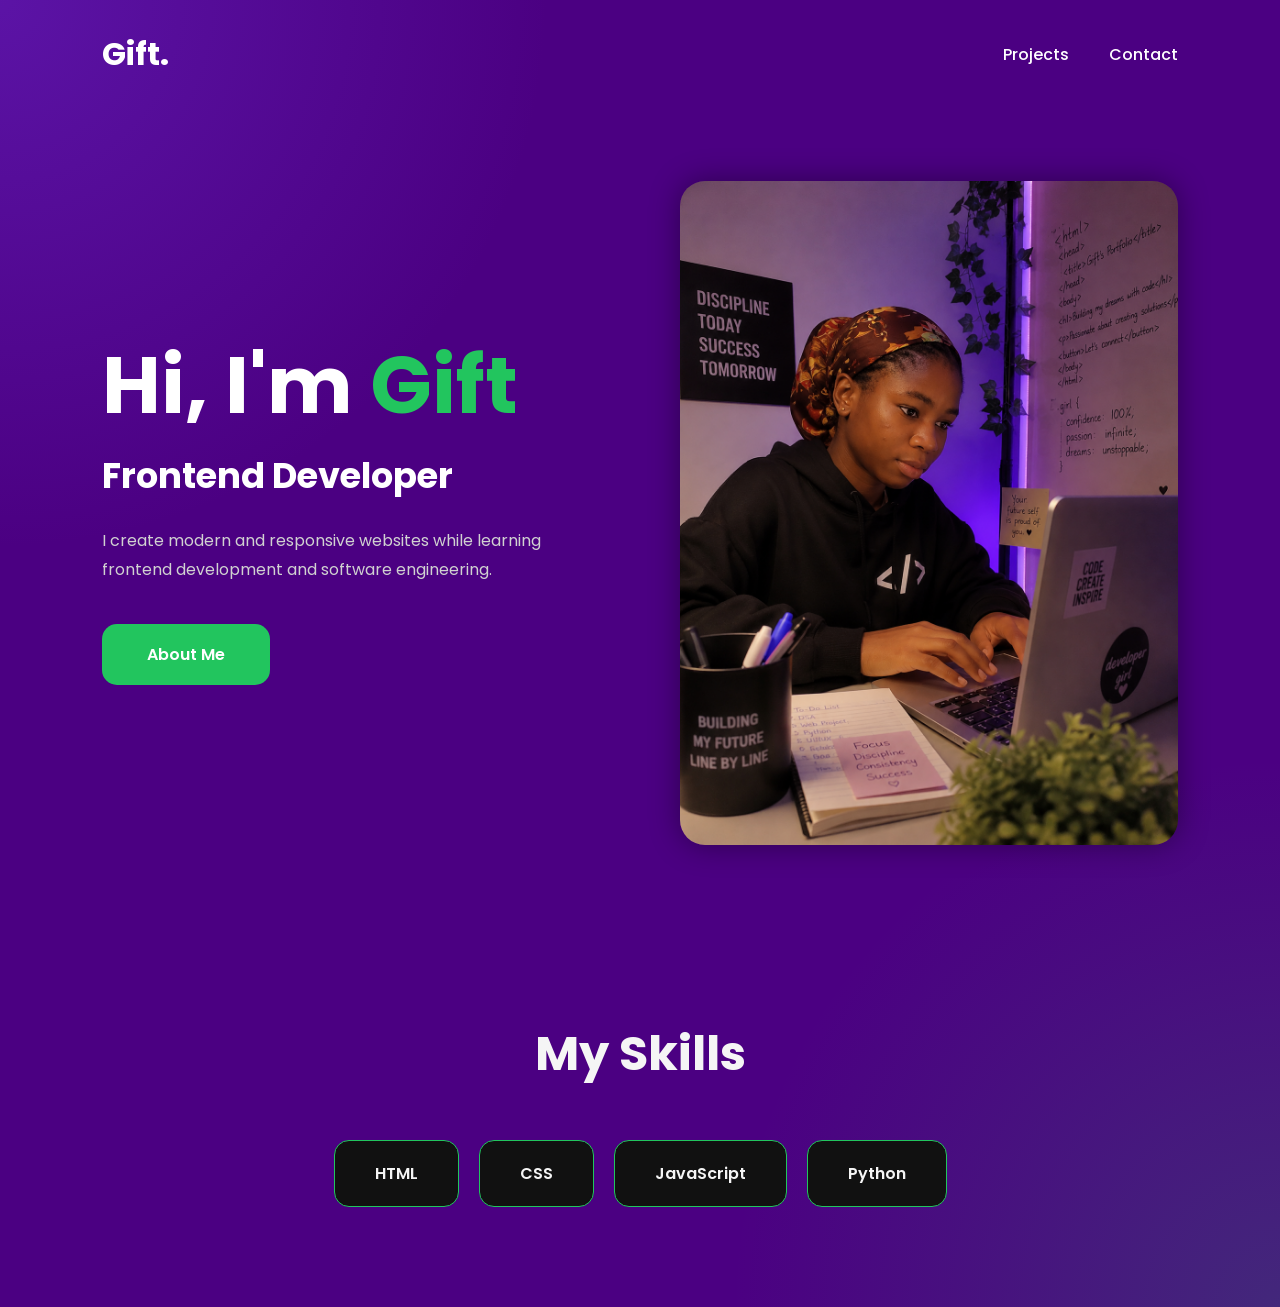
==== index.html @ 0d855966 "complete assignment" ====
<!DOCTYPE html>
<html lang="en">

<head>
  <meta charset="UTF-8">
  <meta name="viewport" content="width=device-width, initial-scale=1.0">

  <title>Gift | Portfolio</title>

  <!-- CSS -->
  <link rel="stylesheet" href="potforlio.css">

  <!-- Google Font -->
  <link href="https://fonts.googleapis.com/css2?family=Poppins:wght@300;400;500;600;700&display=swap" rel="stylesheet">
</head>

<body class="home">

  <!-- HEADER -->
  <header>

    <h2 class="logo">Gift.</h2>

    <nav>
      <a href="project.html">Projects</a>
      <a href="#">Contact</a>

    </nav>

  </header>

  <!-- HERO SECTION -->
  <section class="hero">

    <!-- LEFT SIDE -->
    <div class="hero-text">

      <h1>
        Hi, I'm <span>Gift</span>
      </h1>

      <h2>
        Frontend Developer
      </h2>

      <p>
        I create modern and responsive websites
        while learning frontend development
        and software engineering.
      </p>

      <!-- BUTTON -->
      <div class="hero-buttons">

        <a href="Aboutme.html" class="project-btn">
          About Me
        </a>

      </div>

    
      </div>

    </div>

    <!-- RIGHT SIDE -->
    <div class="hero-image">

      <img src="ChatGPT Image May 18, 2026, 10_54_55 AM.png" alt="Gift">

    </div>

  </section>

  <!-- SKILLS SECTION -->
  <section class="skills">

    <h2>My Skills</h2>

    <div class="skill-boxes">

      <div class="skill">HTML</div>
      <div class="skill">CSS</div>
      <div class="skill">JavaScript</div>
      <div class="skill">Python</div>

    </div>

  </section>

</body>

</html>
---- potforlio.css ----
*{
    margin:0;
    padding:0;
    box-sizing:border-box;
}

/* ================= BODY ================= */

body.home{
    font-family:'Poppins', sans-serif;

    background:
    radial-gradient(circle at top left, #7c3aed55, transparent 30%),
    radial-gradient(circle at bottom right, #22c55e33, transparent 30%),
    #4b0082;

    color:whitesmoke;

    overflow-x:hidden;
}

body.about-page{
    font-family:'Poppins', sans-serif;

    background-color:black;

    color:white;

    overflow-x:hidden;
}

/* ================= HEADER ================= */

header{
    width:100%;

    padding:30px 8%;

    display:flex;

    justify-content:space-between;

    align-items:center;
}

/* ================= LOGO ================= */

.logo{
    font-size:2rem;

    font-weight:700;

    color:white;
}

/* ================= NAVBAR ================= */

nav{
    display:flex;

    gap:40px;
}

nav a{
    text-decoration:none;

    color:white;

    font-size:1rem;

    font-weight:500;

    transition:0.3s;
}

nav a:hover{
    color:#22c55e;
}

/* ================= HERO SECTION ================= */

.hero{
    width:100%;

    min-height:90vh;

    display:flex;

    justify-content:center;

    align-items:center;

    gap:80px;

    padding:0 8%;
}

/* ================= HERO TEXT ================= */

.hero-text{
    width:50%;
}

.hero-text h1{
    font-size:5rem;

    line-height:1.1;

    font-weight:700;

    margin-bottom:20px;

    color:white;
}

.hero-text span{
    color:#22c55e;
}

.hero-text h2{
    font-size:2.2rem;

    color:white;

    margin-bottom:25px;
}

.hero-text p{
    max-width:500px;

    font-size:1rem;

    line-height:1.8;

    color:#d1d1d1;

    margin-bottom:40px;
}

/* ================= BUTTONS ================= */

.project-btn,
.home-btn,
.nav-btn,
.social-btn{
    padding:18px 45px;

    border:none;

    border-radius:15px;

    background:#22c55e;

    color:white;

    font-size:1rem;

    font-weight:600;

    text-decoration:none;

    display:inline-block;

    transition:0.3s;

    text-align:center;
}

/* ================= BUTTON HOVER ================= */

.project-btn:hover,
.home-btn:hover,
.nav-btn:hover,
.social-btn:hover{
    background:#16a34a;

    transform:translateY(-3px);
}

/* ================= HERO IMAGE ================= */

.hero-image{
    width:50%;

    display:flex;

    justify-content:center;
}

.hero-image img{
    width:600px;

    max-width:100%;

    border-radius:25px;

    box-shadow:0 0 30px rgba(0,0,0,0.4);
}

/* ================= ABOUT SECTION ================= */

.about{
    width:85%;

    margin:100px auto;

    background:#000;

    border-radius:25px;

    padding:60px;

    display:flex;

    align-items:center;

    gap:60px;

    box-shadow:0 0 30px rgba(0,0,0,0.6);
}

/* ================= ABOUT IMAGE ================= */

.about-image{
    width:35%;
}

.about-image img{
    width:100%;

    border-radius:20px;

    object-fit:cover;

    background:#000;

    box-shadow:0 0 25px rgba(0,0,0,0.5);
}

/* ================= ABOUT CONTENT ================= */

.about-content{
    width:65%;
}

.about-content h2{
    font-size:3rem;

    color:white;

    margin-bottom:10px;
}

.about-content h4{
    color:#22c55e;

    font-size:1rem;

    letter-spacing:2px;

    margin-bottom:25px;
}

.about-content p{
    color:#d1d1d1;

    line-height:2;

    font-size:1rem;

    margin-bottom:35px;
}

/* ================= SOCIAL BUTTONS ================= */


/* ================= SOCIAL BUTTONS ================= */

.about-socials{
    display:flex;
    flex-direction:column;
    gap:20px;
    margin-top:30px;
}

/* BUTTON STYLE */

.social-btn{
    width:260px;

    padding:20px;

    background:#22c55e;

    color:white;

    text-decoration:none;

    font-size:1.3rem;

    font-weight:700;

    text-align:center;

    border-radius:18px 18px 0 0;

    display:inline-block;

    transition:0.3s;
}

/* HOVER EFFECT */

.social-btn:hover{
    background:#16a34a;

    transform:translateY(-4px);
}
/* ================= PROJECT BUTTONS ================= */

.project-buttons{
    display:flex;

    gap:20px;

    flex-wrap:wrap;

    margin-top:30px;
}

/* ================= SKILLS SECTION ================= */

.skills{
    padding:100px 8%;

    text-align:center;
}

.skills h2{
    font-size:3rem;

    margin-bottom:50px;
}

.skill-boxes{
    display:flex;

    justify-content:center;

    gap:20px;

    flex-wrap:wrap;
}

.skill{
    padding:20px 40px;

    background:#111;

    border:1px solid #22c55e;

    border-radius:15px;

    font-weight:600;

    transition:0.3s;
}

.skill:hover{
    background:#22c55e;

    transform:translateY(-5px);
}

/* ================= RESPONSIVE ================= */

@media(max-width:375px){

    header{
        flex-direction:column;

        gap:20px;
    }

    nav{
        flex-wrap:wrap;

        justify-content:center;
    }

    .hero{
        flex-direction:column;

        text-align:center;

        padding-top:50px;
    }

    .hero-text{
        width:100%;
    }

    .hero-image{
        width:100%;

        margin-top:50px;
    }

    .hero-text h1{
        font-size:3.5rem;
    }

    .hero-text p{
        margin:auto auto 40px;
    }

    .about{
        flex-direction:column;

        text-align:center;
    }

    .about-image,
    .about-content{
        width:100%;
    }

    .about-socials{
        align-items:center;
    }

    .project-buttons{
        justify-content:center;
    }
}
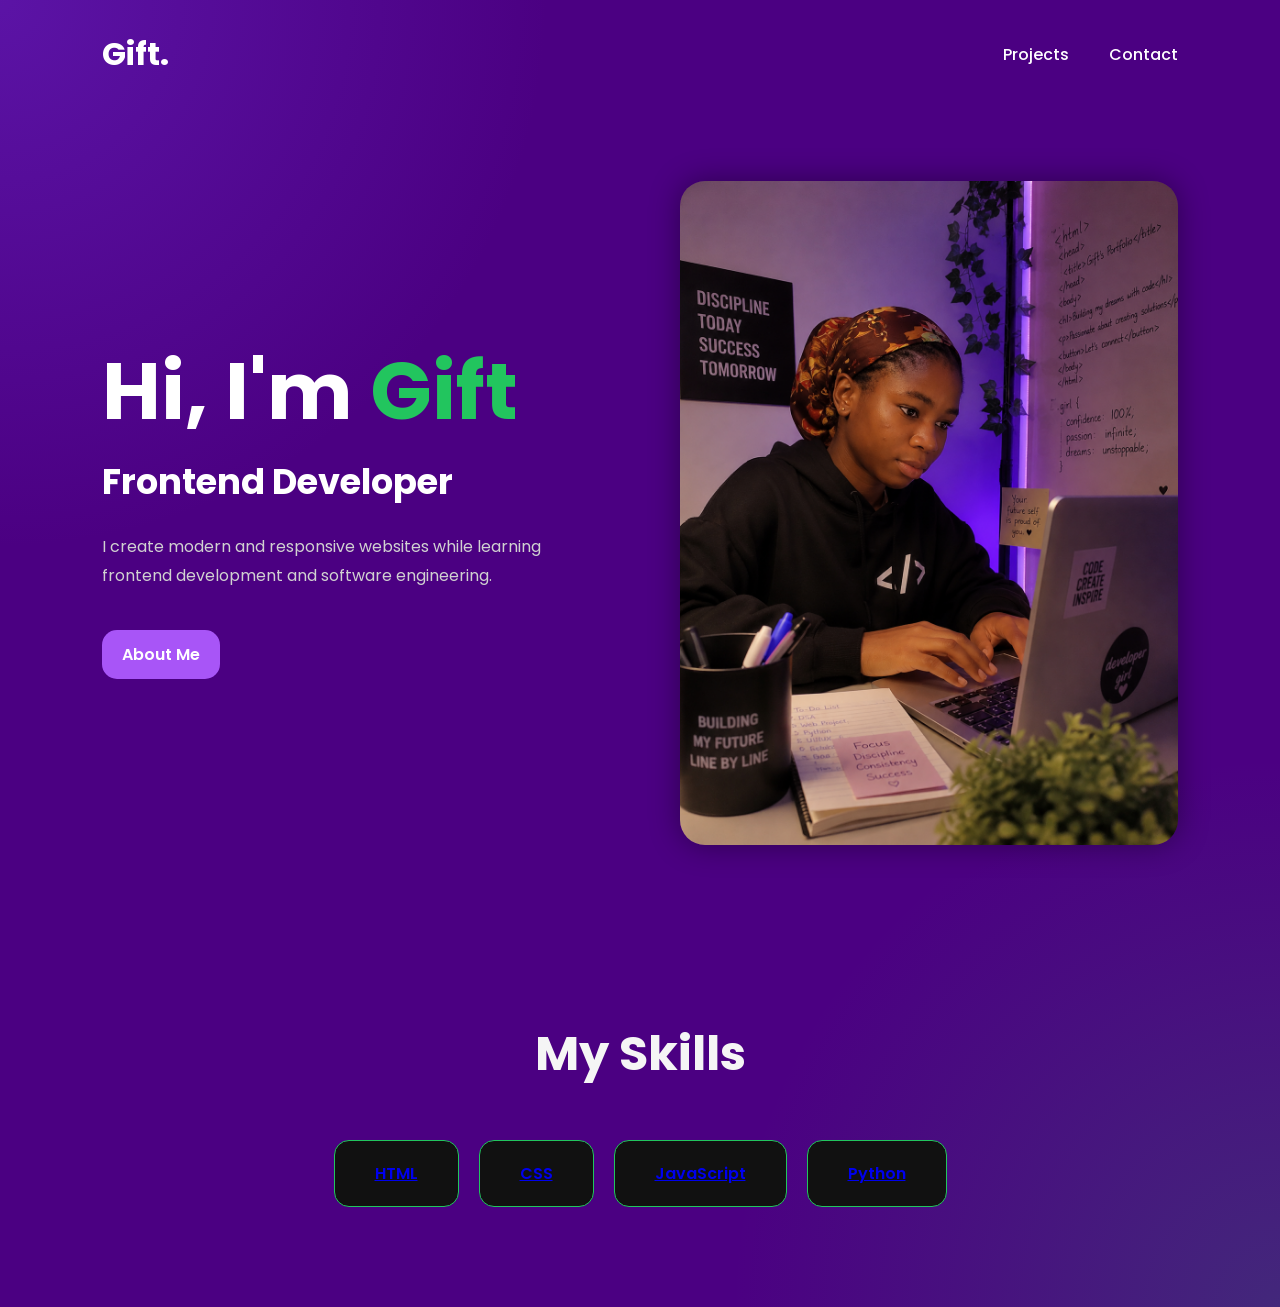
==== commit 242d2db7: "profile" ====
--- a/index.html
+++ b/index.html
@@ -8,7 +8,7 @@
   <title>Gift | Portfolio</title>
 
   <!-- CSS -->
-  <link rel="stylesheet" href="potforlio.css">
+  <link rel="stylesheet" href="index.css">
 
   <!-- Google Font -->
   <link href="https://fonts.googleapis.com/css2?family=Poppins:wght@300;400;500;600;700&display=swap" rel="stylesheet">
@@ -22,7 +22,7 @@
     <h2 class="logo">Gift.</h2>
 
     <nav>
-      <a href="project.html">Projects</a>
+      <a href="index2.html">Projects</a>
       <a href="#">Contact</a>
 
     </nav>
@@ -79,10 +79,19 @@
 
     <div class="skill-boxes">
 
-      <div class="skill">HTML</div>
-      <div class="skill">CSS</div>
-      <div class="skill">JavaScript</div>
-      <div class="skill">Python</div>
+      <div class="skill">
+  <a href="https://www.w3schools.com/html/">HTML</a>
+</div>
+<div class="skill">
+  <a href="https://www.w3schools.com/css/">CSS</a>
+</div>
+<div class="skill">
+  <a href="https://www.w3schools.com/js/">JavaScript</a>
+</div>
+<div class="skill">
+  <a href="https://www.w3schools.com/python/">Python</a>
+</div>
+
 
     </div>
 
--- a/index.css
+++ b/index.css
@@ -0,0 +1,499 @@
+*{
+    margin:0;
+    padding:0;
+    box-sizing:border-box;
+}
+
+/* ================= BODY ================= */
+
+body.home{
+    font-family:'Poppins', sans-serif;
+
+    background:
+    radial-gradient(circle at top left, #7c3aed55, transparent 30%),
+    radial-gradient(circle at bottom right, #22c55e33, transparent 30%),
+    #4b0082;
+
+    color:whitesmoke;
+
+    overflow-x:hidden;
+}
+
+body.about-page{
+    font-family:'Poppins', sans-serif;
+
+    background-color:black;
+
+    color:white;
+
+    overflow-x:hidden;
+}
+
+/* ================= HEADER ================= */
+
+header{
+    width:100%;
+
+    padding:30px 8%;
+
+    display:flex;
+
+    justify-content:space-between;
+
+    align-items:center;
+}
+
+/* ================= LOGO ================= */
+
+.logo{
+    font-size:2rem;
+
+    font-weight:700;
+
+    color:white;
+}
+
+/* ================= NAVBAR ================= */
+
+nav{
+    display:flex;
+
+    gap:40px;
+}
+
+nav a{
+    text-decoration:none;
+
+    color:white;
+
+    font-size:1rem;
+
+    font-weight:500;
+
+    transition:0.3s;
+}
+
+nav a:hover{
+    color:#22c55e;
+}
+
+/* ================= HERO SECTION ================= */
+
+.hero{
+    width:100%;
+
+    min-height:90vh;
+
+    display:flex;
+
+    justify-content:center;
+
+    align-items:center;
+
+    gap:80px;
+
+    padding:0 8%;
+}
+
+/* ================= HERO TEXT ================= */
+
+.hero-text{
+    width:50%;
+}
+
+.hero-text h1{
+    font-size:5rem;
+
+    line-height:1.1;
+
+    font-weight:700;
+
+    margin-bottom:20px;
+
+    color:white;
+}
+
+.hero-text span{
+    color:#22c55e;
+}
+
+.hero-text h2{
+    font-size:2.2rem;
+
+    color:white;
+
+    margin-bottom:25px;
+}
+
+.hero-text p{
+    max-width:500px;
+
+    font-size:1rem;
+
+    line-height:1.8;
+
+    color:#d1d1d1;
+
+    margin-bottom:40px;
+}
+
+.home-btn,
+.nav-btn,
+.social-btn{
+    padding:18px 45px;
+
+    border:none;
+
+    border-radius:15px;
+
+    color:white;
+
+    font-size:1rem;
+
+    font-weight:600;
+
+    text-decoration:none;
+
+    display:inline-block;
+
+    transition:0.3s;
+
+    text-align:center;
+}
+/* ================= BUTTONS ================= */
+
+/* ================= PROJECT BUTTON ================= */
+
+.project-buttons{
+    display:flex;
+    justify-content:center;
+    margin-top:20px;
+}
+
+.project-btn{
+    background:#a855f7;
+
+    padding:12px 20px;
+
+    border:none;
+
+    border-radius:15px;
+
+    color:white;
+
+    font-size:1rem;
+
+    font-weight:600;
+
+    text-decoration:none;
+
+    display:inline-block;
+
+    transition:0.3s;
+}
+
+.project-btn:hover{
+    background:#9333ea;
+
+    transform:translateY(-3px);
+}
+
+/* ================= HOME & NAV BUTTONS ================= */
+
+.home-btn,
+.nav-btn{
+    background:#a855f7;
+
+    padding:18px 45px;
+}
+
+.home-btn:hover,
+.nav-btn:hover{
+    background:#9333ea;
+
+    transform:translateY(-3px);
+}
+
+/* ================= HERO IMAGE ================= */
+
+.hero-image{
+    width:50%;
+
+    display:flex;
+
+    justify-content:center;
+}
+
+.hero-image img{
+    width:600px;
+
+    max-width:100%;
+
+    border-radius:25px;
+
+    box-shadow:0 0 30px rgba(0,0,0,0.4);
+}
+
+/* ================= ABOUT SECTION ================= */
+
+.about{
+    width:90%;
+
+    margin:100px auto;
+
+    background:#000;
+
+    border-radius:25px;
+
+    padding:80px;
+
+    display:flex;
+
+    align-items:center;
+
+    justify-content:center;
+
+    gap:100px;
+
+    box-shadow:0 0 30px rgba(0,0,0,0.6);
+}
+
+/* ================= ABOUT IMAGE ================= */
+
+.about-image{
+    width:40%;
+
+    display:flex;
+
+    justify-content:center;
+
+    align-items:center;
+}
+
+.about-image img{
+    width:380px;
+
+    height:380px;
+
+    border-radius:50%;
+
+    object-fit:cover;
+
+    border:6px solid #22c55e;
+
+    background:#000;
+
+    box-shadow:0 0 30px rgba(34,197,94,0.7);
+
+    transition:0.3s;
+}
+
+.about-image img:hover{
+    transform:scale(1.03);
+}
+
+/* ================= ABOUT CONTENT ================= */
+
+.about-content{
+    width:50%;
+
+    display:flex;
+
+    flex-direction:column;
+
+    gap:40px;
+}
+
+/* ================= ABOUT TEXT ================= */
+
+.about-text{
+    display:flex;
+
+    flex-direction:column;
+
+    gap:25px;
+}
+
+.about-content h2{
+    font-size:4rem;
+
+    color:white;
+
+    margin-bottom:10px;
+}
+
+.about-content h4{
+    color:#22c55e;
+
+    font-size:1.3rem;
+
+    letter-spacing:3px;
+
+    margin-bottom:10px;
+}
+
+.about-content p{
+    color:#d1d1d1;
+
+    line-height:2.2;
+
+    font-size:1.1rem;
+
+    margin-bottom:10px;
+}
+
+/* ================= PROJECT BUTTONS ================= */
+
+.project-buttons{
+    display:flex;
+    justify-content:center;
+    margin-top:20px;
+}
+
+/* ================= SOCIAL BUTTONS ================= */
+
+.about-socials{
+    display:flex;
+
+    flex-direction:column;
+
+    gap:25px;
+
+    margin-top:20px;
+}
+
+.social-btn{
+    width:260px;
+
+    padding:20px;
+
+    background:green;
+
+    font-size:1.3rem;
+
+    font-weight:700;
+}
+
+.social-btn:hover{
+    background:#16a34a;
+
+    transform:translateY(-4px);
+}
+
+/* ================= SKILLS SECTION ================= */
+
+.skills{
+    padding:100px 8%;
+
+    text-align:center;
+}
+
+.skills h2{
+    font-size:3rem;
+
+    margin-bottom:50px;
+}
+
+.skill-boxes{
+    display:flex;
+
+    justify-content:center;
+
+    gap:20px;
+
+    flex-wrap:wrap;
+}
+
+.skill{
+    padding:20px 40px;
+
+    background:#111;
+
+    border:1px solid #22c55e;
+
+    border-radius:15px;
+
+    font-weight:600;
+
+    transition:0.3s;
+}
+
+.skill:hover{
+    background:#22c55e;
+
+    transform:translateY(-5px);
+}
+
+/* ================= RESPONSIVE ================= */
+
+@media(max-width:900px){
+
+    header{
+        flex-direction:column;
+
+        gap:20px;
+    }
+
+    nav{
+        flex-wrap:wrap;
+
+        justify-content:center;
+    }
+
+    .hero{
+        flex-direction:column;
+
+        text-align:center;
+
+        padding-top:50px;
+    }
+
+    .hero-text{
+        width:100%;
+    }
+
+    .hero-image{
+        width:100%;
+
+        margin-top:50px;
+    }
+
+    .hero-text h1{
+        font-size:3.5rem;
+    }
+
+    .hero-text p{
+        margin:auto auto 40px;
+    }
+
+    .about{
+        flex-direction:column;
+
+        text-align:center;
+
+        padding:50px 30px;
+    }
+
+    .about-image,
+    .about-content{
+        width:100%;
+    }
+
+    .about-image img{
+        width:250px;
+
+        height:250px;
+    }
+
+    .about-content h2{
+        font-size:3rem;
+    }
+
+    .about-socials{
+        align-items:center;
+    }
+
+    .project-buttons{
+        justify-content:center;
+    }
+}
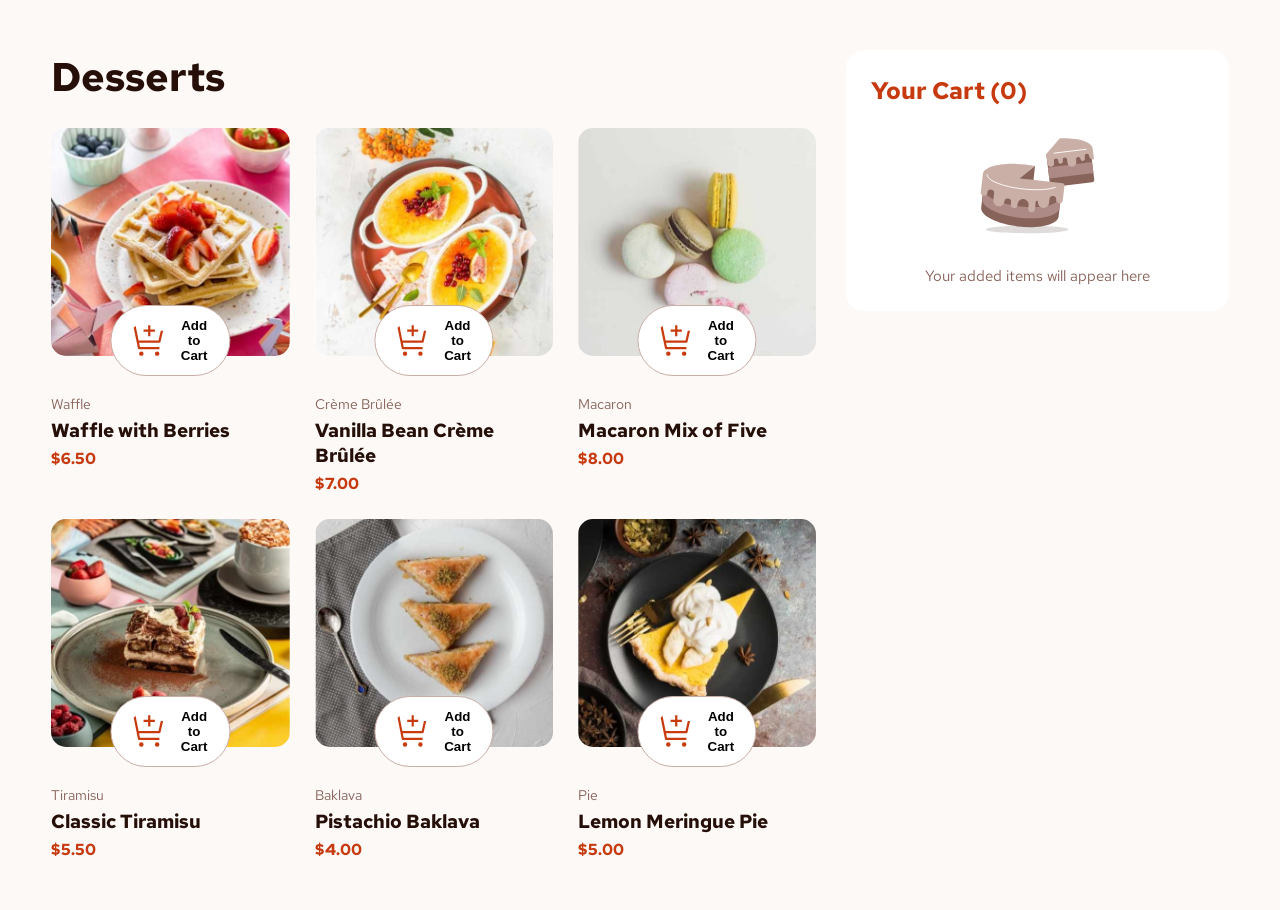
==== commit f69123e4: "dersert" ====
--- a/index.html
+++ b/index.html
@@ -1,102 +1,48 @@
 <!DOCTYPE html>
 <html lang="en">
+<head>
+  <meta charset="UTF-8" />
+  <meta name="viewport" content="width=device-width, initial-scale=1.0"/>
+  <title>Dessert Cart</title>
+  <link rel="stylesheet" href="style.css"/>
+</head>
+<body>
 
-<head>
-  <meta charset="UTF-8">
-  <meta name="viewport" content="width=device-width, initial-scale=1.0">
+  <main class="container">
 
-  <title>Gift | Portfolio</title>
+    <section class="products-section">
+      <h1>Desserts</h1>
 
-  <!-- CSS -->
-  <link rel="stylesheet" href="index.css">
+      <div class="products-grid" id="productsGrid"></div>
+    </section>
 
-  <!-- Google Font -->
-  <link href="https://fonts.googleapis.com/css2?family=Poppins:wght@300;400;500;600;700&display=swap" rel="stylesheet">
-</head>
+    <aside class="cart-section">
+      <h2>Your Cart (<span id="cartCount">0</span>)</h2>
 
-<body class="home">
-
-  <!-- HEADER -->
-  <header>
-
-    <h2 class="logo">Gift.</h2>
-
-    <nav>
-      <a href="index2.html">Projects</a>
-      <a href="#">Contact</a>
-
-    </nav>
-
-  </header>
-
-  <!-- HERO SECTION -->
-  <section class="hero">
-
-    <!-- LEFT SIDE -->
-    <div class="hero-text">
-
-      <h1>
-        Hi, I'm <span>Gift</span>
-      </h1>
-
-      <h2>
-        Frontend Developer
-      </h2>
-
-      <p>
-        I create modern and responsive websites
-        while learning frontend development
-        and software engineering.
-      </p>
-
-      <!-- BUTTON -->
-      <div class="hero-buttons">
-
-        <a href="Aboutme.html" class="project-btn">
-          About Me
-        </a>
-
+      <div id="emptyCart" class="empty-cart">
+        <img src="./assets/images/illustration-empty-cart.svg" alt="">
+        <p>Your added items will appear here</p>
       </div>
 
-    
+      <div id="cartItems"></div>
+
+      <div class="cart-total hidden" id="cartTotalContainer">
+        <div class="total-row">
+          <span>Order Total</span>
+          <h3 id="cartTotal">$0.00</h3>
+        </div>
+
+        <div class="carbon-note">
+          <img src="./assets/images/icon-carbon-neutral.svg" alt="">
+          <p>This is a <strong>carbon-neutral</strong> delivery</p>
+        </div>
+
+        <button class="confirm-btn">Confirm Order</button>
       </div>
+    </aside>
 
-    </div>
+  </main>
 
-    <!-- RIGHT SIDE -->
-    <div class="hero-image">
-
-      <img src="ChatGPT Image May 18, 2026, 10_54_55 AM.png" alt="Gift">
-
-    </div>
-
-  </section>
-
-  <!-- SKILLS SECTION -->
-  <section class="skills">
-
-    <h2>My Skills</h2>
-
-    <div class="skill-boxes">
-
-      <div class="skill">
-  <a href="https://www.w3schools.com/html/">HTML</a>
-</div>
-<div class="skill">
-  <a href="https://www.w3schools.com/css/">CSS</a>
-</div>
-<div class="skill">
-  <a href="https://www.w3schools.com/js/">JavaScript</a>
-</div>
-<div class="skill">
-  <a href="https://www.w3schools.com/python/">Python</a>
-</div>
-
-
-    </div>
-
-  </section>
-
+  <script src="script.js"></script>
 </body>
-
-</html>+</html>
--- a/style.css
+++ b/style.css
@@ -0,0 +1,248 @@
+
+@import url('https://fonts.googleapis.com/css2?family=Red+Hat+Text:wght@400;600;700&display=swap');
+
+*{
+  margin:0;
+  padding:0;
+  box-sizing:border-box;
+}
+
+body{
+  font-family:'Red Hat Text', sans-serif;
+  background:hsl(20, 50%, 98%);
+  color:hsl(14, 65%, 9%);
+}
+
+.container{
+  width:min(1200px, 92%);
+  margin:50px auto;
+  display:grid;
+  grid-template-columns:2fr 1fr;
+  gap:30px;
+}
+
+.products-section h1{
+  font-size:2.5rem;
+  margin-bottom:25px;
+}
+
+.products-grid{
+  display:grid;
+  grid-template-columns:repeat(auto-fit,minmax(220px,1fr));
+  gap:25px;
+}
+
+.product-card{
+  display:flex;
+  flex-direction:column;
+}
+
+.product-image{
+  position:relative;
+}
+
+.product-image img{
+  width:100%;
+  border-radius:15px;
+  display:block;
+}
+
+.product-card.active .product-image img{
+  border:3px solid hsl(14, 86%, 42%);
+}
+
+.add-btn{
+  position:absolute;
+  left:50%;
+  transform:translateX(-50%);
+  bottom:-20px;
+  background:white;
+  border:1px solid hsl(14, 25%, 72%);
+  border-radius:999px;
+  padding:12px 18px;
+  display:flex;
+  align-items:center;
+  gap:10px;
+  font-weight:700;
+  cursor:pointer;
+  transition:0.3s ease;
+}
+
+.add-btn:hover{
+  color:hsl(14, 86%, 42%);
+  border-color:hsl(14, 86%, 42%);
+}
+
+.quantity-box{
+  position:absolute;
+  left:50%;
+  transform:translateX(-50%);
+  bottom:-20px;
+  background:hsl(14, 86%, 42%);
+  border-radius:999px;
+  width:170px;
+  padding:10px 15px;
+  display:flex;
+  align-items:center;
+  justify-content:space-between;
+  color:white;
+}
+
+.quantity-btn{
+  width:28px;
+  height:28px;
+  border:1px solid white;
+  border-radius:50%;
+  display:flex;
+  align-items:center;
+  justify-content:center;
+  cursor:pointer;
+}
+
+.product-info{
+  margin-top:38px;
+}
+
+.category{
+  color:hsl(12, 20%, 44%);
+  font-size:0.9rem;
+}
+
+.name{
+  font-weight:700;
+  margin:5px 0;
+}
+
+.price{
+  color:hsl(14, 86%, 42%);
+  font-weight:700;
+}
+
+.cart-section{
+  background:white;
+  border-radius:18px;
+  padding:25px;
+  height:fit-content;
+}
+
+.cart-section h2{
+  color:hsl(14, 86%, 42%);
+  margin-bottom:20px;
+}
+
+.empty-cart{
+  text-align:center;
+}
+
+.empty-cart img{
+  width:120px;
+  margin-bottom:15px;
+}
+
+.empty-cart p{
+  color:hsl(12, 20%, 44%);
+  font-size:0.95rem;
+}
+
+.cart-item{
+  padding:15px 0;
+  border-bottom:1px solid hsl(13, 31%, 94%);
+  display:flex;
+  justify-content:space-between;
+  align-items:center;
+}
+
+.cart-item h4{
+  font-size:0.95rem;
+  margin-bottom:8px;
+}
+
+.cart-meta{
+  display:flex;
+  gap:10px;
+  align-items:center;
+  font-size:0.9rem;
+}
+
+.qty{
+  color:hsl(14, 86%, 42%);
+  font-weight:700;
+}
+
+.single-price{
+  color:hsl(7, 20%, 60%);
+}
+
+.total-price{
+  color:hsl(12, 20%, 44%);
+  font-weight:700;
+}
+
+.remove-btn{
+  width:24px;
+  height:24px;
+  border:1px solid hsl(14, 25%, 72%);
+  border-radius:50%;
+  display:flex;
+  align-items:center;
+  justify-content:center;
+  cursor:pointer;
+}
+
+.total-row{
+  display:flex;
+  justify-content:space-between;
+  align-items:center;
+  margin:25px 0;
+}
+
+.carbon-note{
+  background:hsl(20, 50%, 98%);
+  border-radius:10px;
+  padding:15px;
+  display:flex;
+  align-items:center;
+  justify-content:center;
+  gap:10px;
+  margin-bottom:20px;
+  font-size:0.9rem;
+}
+
+.confirm-btn{
+  width:100%;
+  border:none;
+  padding:15px;
+  border-radius:999px;
+  background:hsl(14, 86%, 42%);
+  color:white;
+  font-size:1rem;
+  font-weight:700;
+  cursor:pointer;
+}
+
+.hidden{
+  display:none;
+}
+
+@media(max-width:900px){
+
+  .container{
+    grid-template-columns:1fr;
+  }
+
+  .products-section h1{
+    font-size:2rem;
+  }
+}
+
+@media(max-width:500px){
+
+  .container{
+    width:90%;
+    margin:30px auto;
+  }
+
+  .products-grid{
+    grid-template-columns:1fr;
+  }
+}
